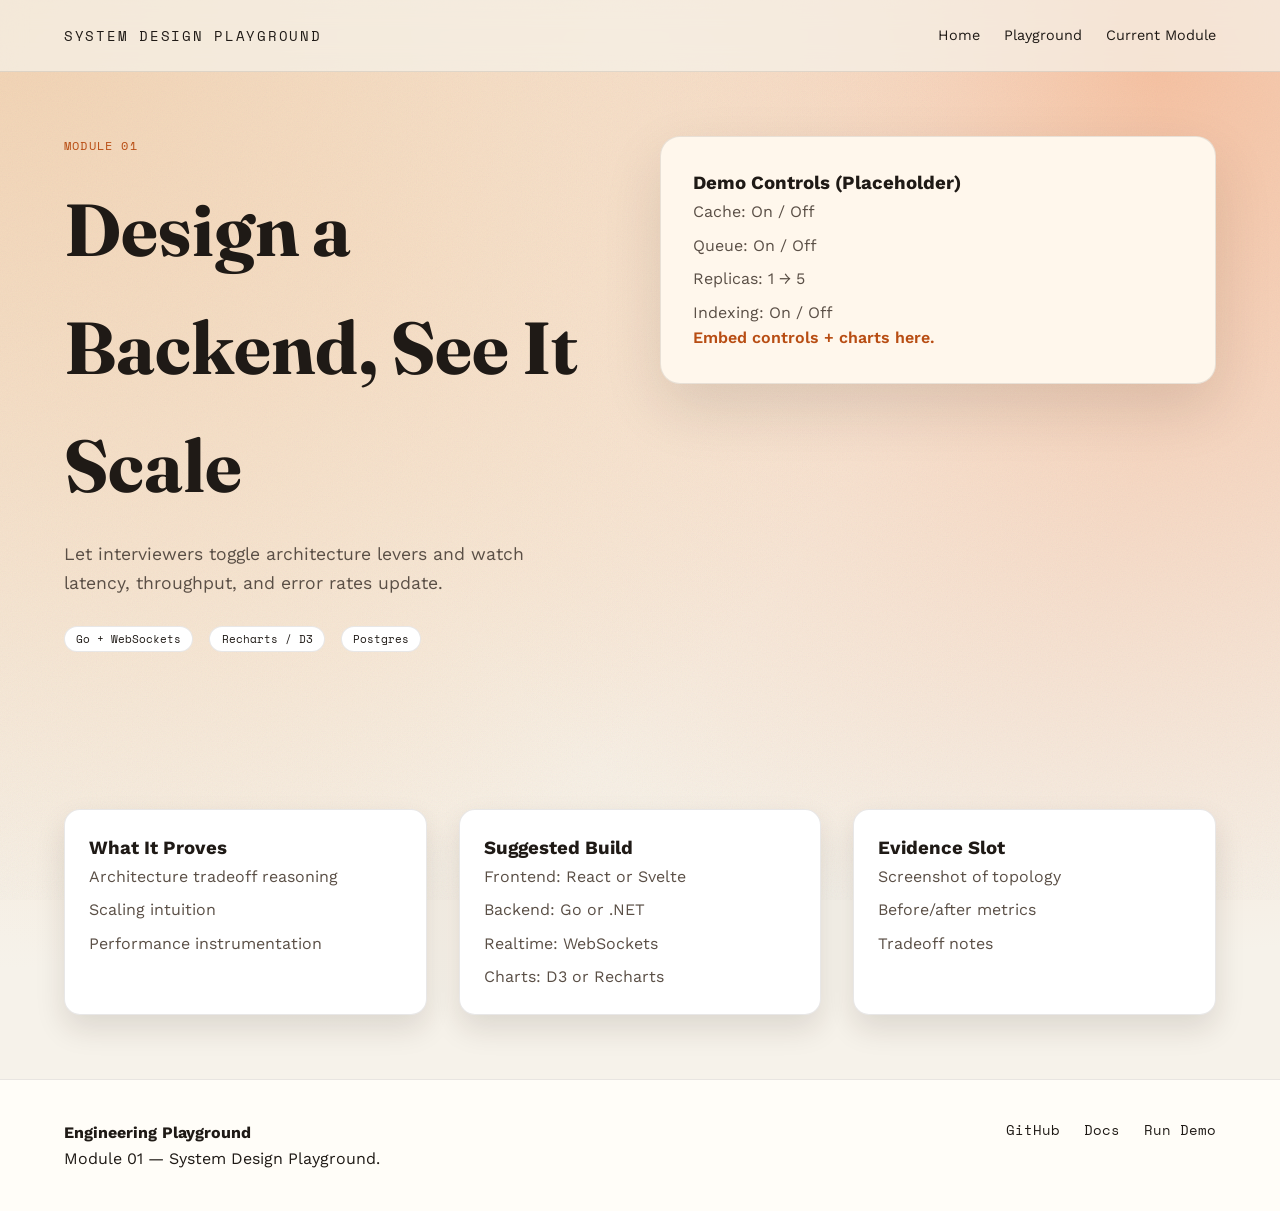
==== modules/system-design.html @ 33944985 "add first draft" ====
<!doctype html>
<html lang="en">
  <head>
    <meta charset="UTF-8" />
    <meta name="viewport" content="width=device-width, initial-scale=1" />
    <title>System Design Playground</title>
    <link rel="stylesheet" href="../styles.css" />
  </head>
  <body>
    <div class="grain"></div>
    <div class="page">
      <nav class="nav">
        <div class="nav__logo">System Design Playground</div>
        <div class="nav__links">
          <a href="../index.html">Home</a>
          <a href="../playground.html">Playground</a>
          <a href="system-design.html">Current Module</a>
        </div>
      </nav>

      <header class="hero">
        <div class="hero__content">
          <p class="eyebrow">Module 01</p>
          <h1>Design a Backend, See It Scale</h1>
          <p class="hero__tagline">
            Let interviewers toggle architecture levers and watch latency, throughput, and error rates update.
          </p>
          <div class="hero__cta">
            <span class="badge">Go + WebSockets</span>
            <span class="badge">Recharts / D3</span>
            <span class="badge">Postgres</span>
          </div>
        </div>
        <div class="hero__card">
          <div class="card">
            <h3>Demo Controls (Placeholder)</h3>
            <ul class="list">
              <li>Cache: On / Off</li>
              <li>Queue: On / Off</li>
              <li>Replicas: 1 → 5</li>
              <li>Indexing: On / Off</li>
            </ul>
            <p class="placeholder">Embed controls + charts here.</p>
          </div>
        </div>
      </header>

      <section class="section">
        <div class="module-detail">
          <div class="detail-card">
            <h3>What It Proves</h3>
            <ul class="list">
              <li>Architecture tradeoff reasoning</li>
              <li>Scaling intuition</li>
              <li>Performance instrumentation</li>
            </ul>
          </div>
          <div class="detail-card">
            <h3>Suggested Build</h3>
            <ul class="list">
              <li>Frontend: React or Svelte</li>
              <li>Backend: Go or .NET</li>
              <li>Realtime: WebSockets</li>
              <li>Charts: D3 or Recharts</li>
            </ul>
          </div>
          <div class="detail-card">
            <h3>Evidence Slot</h3>
            <ul class="list">
              <li>Screenshot of topology</li>
              <li>Before/after metrics</li>
              <li>Tradeoff notes</li>
            </ul>
          </div>
        </div>
      </section>

      <footer class="footer">
        <div>
          <h4>Engineering Playground</h4>
          <p>Module 01 — System Design Playground.</p>
        </div>
        <div class="footer__links">
          <span>GitHub</span>
          <span>Docs</span>
          <span>Run Demo</span>
        </div>
      </footer>
    </div>
  </body>
</html>
---- styles.css ----
@import url("https://fonts.googleapis.com/css2?family=Fraunces:wght@400;600;700&family=Space+Mono:wght@400;700&family=Work+Sans:wght@300;400;600;700&display=swap");

:root {
  --bg: #f6f2ea;
  --ink: #1f1a16;
  --muted: #5a4f46;
  --accent: #e56f2d;
  --accent-dark: #b84d13;
  --paper: #fff7ec;
  --shadow: rgba(38, 27, 17, 0.12);
  --glass: rgba(255, 255, 255, 0.7);
  --line: rgba(31, 26, 22, 0.1);
}

* {
  box-sizing: border-box;
  margin: 0;
  padding: 0;
}

body {
  font-family: "Work Sans", sans-serif;
  color: var(--ink);
  background: radial-gradient(circle at top left, #f2d3b3, transparent 55%),
    radial-gradient(circle at 30% 20%, #f9e8d6, transparent 60%),
    radial-gradient(circle at 90% 5%, #f6c2a2, transparent 55%),
    var(--bg);
  min-height: 100vh;
  line-height: 1.6;
}

.grain {
  position: fixed;
  inset: 0;
  background-image: url("data:image/svg+xml,%3Csvg xmlns='http://www.w3.org/2000/svg' width='160' height='160' viewBox='0 0 160 160'%3E%3Cfilter id='n'%3E%3CfeTurbulence type='fractalNoise' baseFrequency='0.8' numOctaves='3'/%3E%3C/filter%3E%3Crect width='160' height='160' filter='url(%23n)' opacity='0.07'/%3E%3C/svg%3E");
  pointer-events: none;
  mix-blend-mode: multiply;
  z-index: 0;
}

a {
  color: inherit;
  text-decoration: none;
}

.page {
  position: relative;
  z-index: 1;
}

.nav {
  display: flex;
  justify-content: space-between;
  align-items: center;
  gap: 2rem;
  padding: 1.5rem clamp(1.5rem, 5vw, 5rem);
  position: sticky;
  top: 0;
  z-index: 2;
  backdrop-filter: blur(12px);
  background: rgba(246, 242, 234, 0.7);
  border-bottom: 1px solid var(--line);
}

.nav__logo {
  font-family: "Space Mono", monospace;
  font-size: 0.9rem;
  text-transform: uppercase;
  letter-spacing: 0.12em;
}

.nav__links {
  display: flex;
  gap: 1.5rem;
  font-size: 0.9rem;
}

.hero {
  display: grid;
  grid-template-columns: repeat(auto-fit, minmax(280px, 1fr));
  gap: 2.5rem;
  padding: 4rem clamp(1.5rem, 5vw, 5rem);
}

.hero__content h1 {
  font-family: "Fraunces", serif;
  font-size: clamp(2.6rem, 6vw, 4.6rem);
  margin-bottom: 1rem;
}

.hero__tagline {
  font-size: 1.1rem;
  max-width: 30rem;
  color: var(--muted);
}

.eyebrow {
  font-family: "Space Mono", monospace;
  text-transform: uppercase;
  letter-spacing: 0.1em;
  font-size: 0.75rem;
  margin-bottom: 1rem;
  color: var(--accent-dark);
}

.hero__cta {
  display: flex;
  gap: 1rem;
  margin: 1.8rem 0;
  flex-wrap: wrap;
}

.hero__meta {
  display: flex;
  flex-direction: column;
  gap: 0.25rem;
  font-size: 0.85rem;
  color: var(--muted);
}

.card {
  background: var(--paper);
  border-radius: 20px;
  padding: 2rem;
  box-shadow: 0 24px 60px var(--shadow);
  border: 1px solid var(--line);
}

.signal-grid {
  display: grid;
  grid-template-columns: repeat(auto-fit, minmax(140px, 1fr));
  gap: 0.75rem;
  margin: 1.2rem 0;
}

.signal {
  background: #fff;
  border: 1px solid var(--line);
  padding: 0.8rem;
  border-radius: 14px;
  font-family: "Space Mono", monospace;
  font-size: 0.75rem;
}

.section {
  padding: 4rem clamp(1.5rem, 5vw, 5rem);
}

.section__heading {
  max-width: 50rem;
  margin-bottom: 2rem;
}

.section__heading h2 {
  font-family: "Fraunces", serif;
  font-size: clamp(2rem, 4vw, 3rem);
  margin-bottom: 0.5rem;
}

.grid {
  display: grid;
  gap: 1.5rem;
  grid-template-columns: repeat(auto-fit, minmax(240px, 1fr));
}

.module {
  background: #fff;
  border-radius: 18px;
  padding: 1.6rem;
  box-shadow: 0 18px 40px var(--shadow);
  border: 1px solid var(--line);
  display: flex;
  flex-direction: column;
  gap: 1rem;
}

.module header {
  display: flex;
  justify-content: space-between;
  align-items: center;
  gap: 0.5rem;
}

.tag {
  font-size: 0.7rem;
  text-transform: uppercase;
  font-family: "Space Mono", monospace;
  letter-spacing: 0.08em;
  color: var(--accent-dark);
}

.split {
  background: linear-gradient(120deg, #ffe9d5, #fef4e9);
}

.pillars {
  display: grid;
  gap: 1.5rem;
  grid-template-columns: repeat(auto-fit, minmax(220px, 1fr));
}

.pillar {
  background: var(--paper);
  border-radius: 16px;
  padding: 1.5rem;
  border: 1px solid var(--line);
}

.pillar h4 {
  font-family: "Fraunces", serif;
  margin-bottom: 0.6rem;
}

.pillar ul {
  list-style: none;
  display: grid;
  gap: 0.4rem;
  color: var(--muted);
}

.glass {
  background: var(--glass);
  backdrop-filter: blur(10px);
}

.story {
  display: grid;
  gap: 1.5rem;
  grid-template-columns: repeat(auto-fit, minmax(220px, 1fr));
}

.story h4 {
  font-family: "Space Mono", monospace;
  text-transform: uppercase;
  letter-spacing: 0.1em;
  font-size: 0.8rem;
  margin-bottom: 0.5rem;
}

.placeholder {
  color: var(--accent-dark);
  font-weight: 600;
}

.footer {
  display: flex;
  justify-content: space-between;
  flex-wrap: wrap;
  gap: 2rem;
  padding: 2.5rem clamp(1.5rem, 5vw, 5rem);
  border-top: 1px solid var(--line);
  background: #fffdf8;
}

.footer__links {
  display: flex;
  gap: 1.5rem;
  font-family: "Space Mono", monospace;
  font-size: 0.85rem;
}

.btn {
  border: none;
  padding: 0.75rem 1.4rem;
  border-radius: 999px;
  font-family: "Space Mono", monospace;
  font-size: 0.85rem;
  cursor: pointer;
  transition: transform 0.2s ease, box-shadow 0.2s ease;
}

.btn--primary {
  background: var(--accent);
  color: #fff;
  box-shadow: 0 16px 30px rgba(229, 111, 45, 0.3);
}

.btn--ghost {
  background: transparent;
  border: 1px solid var(--accent-dark);
  color: var(--accent-dark);
}

.btn:hover {
  transform: translateY(-2px);
}

.badge {
  display: inline-flex;
  align-items: center;
  gap: 0.4rem;
  padding: 0.2rem 0.7rem;
  background: #fff;
  border-radius: 999px;
  border: 1px solid var(--line);
  font-size: 0.7rem;
  font-family: "Space Mono", monospace;
}

.module-detail {
  display: grid;
  gap: 2rem;
  grid-template-columns: repeat(auto-fit, minmax(260px, 1fr));
}

.detail-card {
  background: #fff;
  border-radius: 16px;
  padding: 1.5rem;
  border: 1px solid var(--line);
  box-shadow: 0 14px 30px var(--shadow);
}

.list {
  list-style: none;
  display: grid;
  gap: 0.5rem;
  color: var(--muted);
}

@media (max-width: 720px) {
  .nav {
    flex-direction: column;
    align-items: flex-start;
  }
  .hero__cta {
    flex-direction: column;
  }
  .footer {
    flex-direction: column;
  }
}
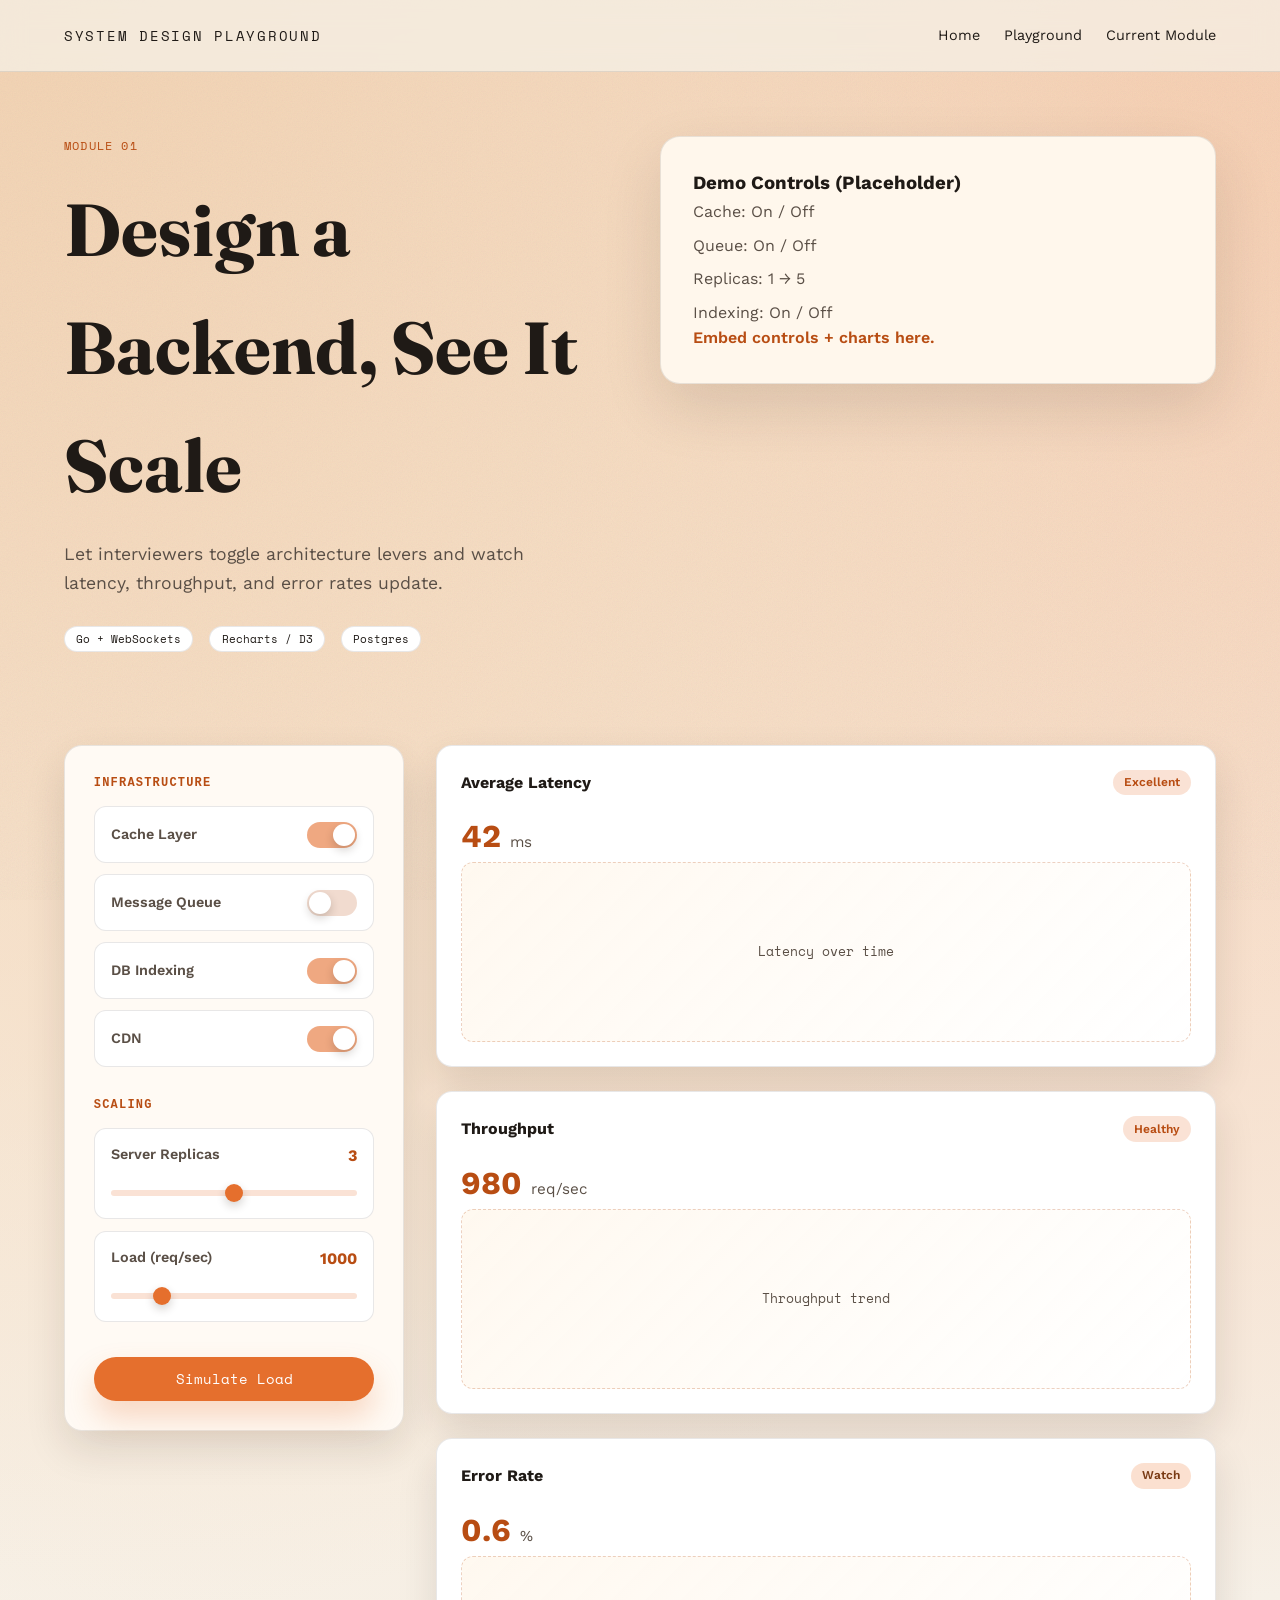
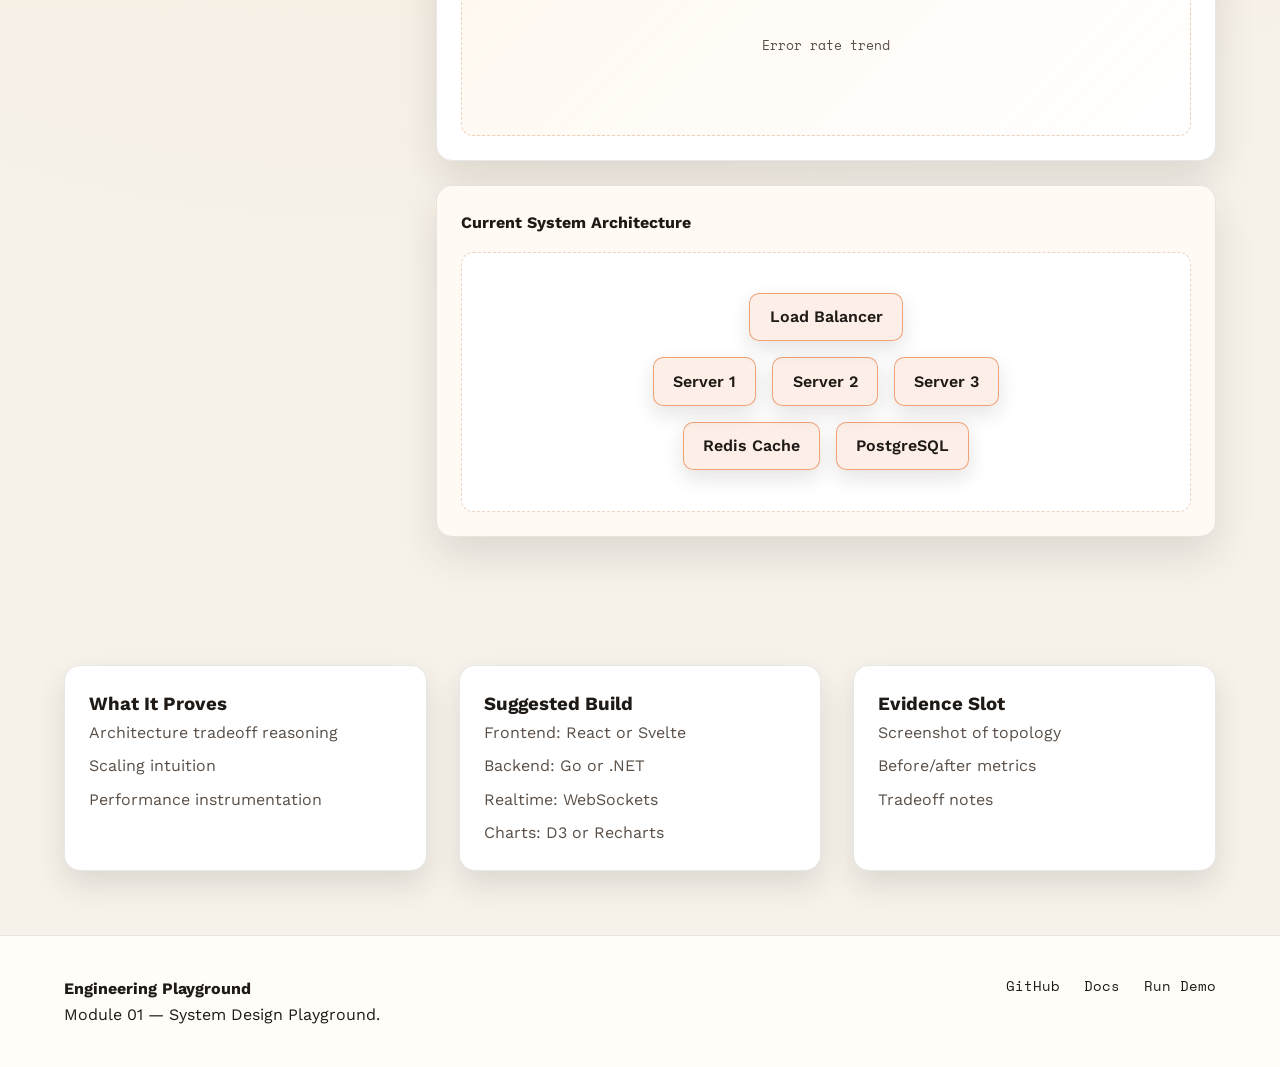
==== commit 11534209: "add controls to system-design page" ====
--- a/modules/system-design.html
+++ b/modules/system-design.html
@@ -45,6 +45,112 @@
         </div>
       </header>
 
+      <section class="section system-ui">
+        <div class="main-grid">
+          <div class="controls-panel">
+            <div class="control-section">
+              <h3>Infrastructure</h3>
+
+              <div class="toggle-control">
+                <span class="toggle-label">Cache Layer</span>
+                <div class="toggle-switch active"></div>
+              </div>
+
+              <div class="toggle-control">
+                <span class="toggle-label">Message Queue</span>
+                <div class="toggle-switch"></div>
+              </div>
+
+              <div class="toggle-control">
+                <span class="toggle-label">DB Indexing</span>
+                <div class="toggle-switch active"></div>
+              </div>
+
+              <div class="toggle-control">
+                <span class="toggle-label">CDN</span>
+                <div class="toggle-switch active"></div>
+              </div>
+            </div>
+
+            <div class="control-section">
+              <h3>Scaling</h3>
+
+              <div class="slider-control">
+                <div class="slider-header">
+                  <span class="slider-label">Server Replicas</span>
+                  <span class="slider-value">3</span>
+                </div>
+                <input type="range" min="1" max="5" value="3" />
+              </div>
+
+              <div class="slider-control">
+                <div class="slider-header">
+                  <span class="slider-label">Load (req/sec)</span>
+                  <span class="slider-value">1000</span>
+                </div>
+                <input type="range" min="100" max="5000" value="1000" step="100" />
+              </div>
+            </div>
+
+            <button class="btn btn--primary simulate-button">Simulate Load</button>
+          </div>
+
+          <div class="metrics-panel">
+            <div class="metric-card">
+              <div class="metric-header">
+                <div class="metric-title">Average Latency</div>
+                <span class="status-badge good">Excellent</span>
+              </div>
+              <div>
+                <span class="metric-value">42</span>
+                <span class="metric-unit">ms</span>
+              </div>
+              <div class="chart-placeholder">Latency over time</div>
+            </div>
+
+            <div class="metric-card">
+              <div class="metric-header">
+                <div class="metric-title">Throughput</div>
+                <span class="status-badge good">Healthy</span>
+              </div>
+              <div>
+                <span class="metric-value">980</span>
+                <span class="metric-unit">req/sec</span>
+              </div>
+              <div class="chart-placeholder">Throughput trend</div>
+            </div>
+
+            <div class="metric-card">
+              <div class="metric-header">
+                <div class="metric-title">Error Rate</div>
+                <span class="status-badge warning">Watch</span>
+              </div>
+              <div>
+                <span class="metric-value">0.6</span>
+                <span class="metric-unit">%</span>
+              </div>
+              <div class="chart-placeholder">Error rate trend</div>
+            </div>
+
+            <div class="architecture-diagram">
+              <div class="diagram-title">Current System Architecture</div>
+              <div class="diagram-content">
+                <div class="node active">Load Balancer</div>
+                <div class="diagram-row">
+                  <div class="node active">Server 1</div>
+                  <div class="node active">Server 2</div>
+                  <div class="node active">Server 3</div>
+                </div>
+                <div class="diagram-row">
+                  <div class="node active">Redis Cache</div>
+                  <div class="node active">PostgreSQL</div>
+                </div>
+              </div>
+            </div>
+          </div>
+        </div>
+      </section>
+
       <section class="section">
         <div class="module-detail">
           <div class="detail-card">
--- a/styles.css
+++ b/styles.css
@@ -318,10 +318,442 @@
   color: var(--muted);
 }
 
+.bubble-section {
+  padding-top: 0;
+}
+
+.bubble-container {
+  position: relative;
+  width: 100%;
+  max-width: 1100px;
+  height: 520px;
+  margin: 0 auto;
+}
+
+.bubble {
+  position: absolute;
+  border-radius: 50%;
+  display: flex;
+  flex-direction: column;
+  align-items: center;
+  justify-content: center;
+  cursor: pointer;
+  background: rgba(255, 255, 255, 0.7);
+  border: 1px solid rgba(184, 77, 19, 0.25);
+  box-shadow: 0 12px 30px var(--shadow);
+  backdrop-filter: blur(8px);
+  transition: transform 0.2s ease, box-shadow 0.2s ease;
+  animation: float 6s ease-in-out infinite;
+}
+
+.bubble:hover {
+  transform: scale(1.08);
+  box-shadow: 0 18px 40px var(--shadow);
+}
+
+.bubble.clicked {
+  animation: explode 0.6s ease-out forwards;
+}
+
+.bubble-icon {
+  font-family: "Space Mono", monospace;
+  font-size: 1.2rem;
+  margin-bottom: 0.35rem;
+}
+
+.bubble-name {
+  font-size: 0.95rem;
+  font-weight: 600;
+  text-align: center;
+}
+
+.bubble-level {
+  font-size: 0.75rem;
+  color: var(--muted);
+}
+
+@keyframes float {
+  0%, 100% { transform: translateY(0px); }
+  50% { transform: translateY(-12px); }
+}
+
+@keyframes explode {
+  0% { transform: scale(1); opacity: 1; }
+  60% { transform: scale(1.2); opacity: 0.85; }
+  100% { transform: scale(6); opacity: 0; }
+}
+
+.overlay {
+  position: fixed;
+  inset: 0;
+  background: rgba(28, 20, 12, 0.4);
+  opacity: 0;
+  pointer-events: none;
+  transition: opacity 0.2s ease;
+  backdrop-filter: blur(4px);
+  z-index: 5;
+}
+
+.overlay.show {
+  opacity: 1;
+  pointer-events: auto;
+}
+
+.info-card {
+  position: fixed;
+  top: 50%;
+  left: 50%;
+  transform: translate(-50%, -50%) scale(0.95);
+  width: min(92vw, 560px);
+  background: #fffaf4;
+  border: 1px solid rgba(184, 77, 19, 0.3);
+  border-radius: 20px;
+  padding: 2rem;
+  box-shadow: 0 30px 70px rgba(38, 27, 17, 0.25);
+  opacity: 0;
+  pointer-events: none;
+  transition: opacity 0.2s ease, transform 0.2s ease;
+  z-index: 6;
+}
+
+.info-card.show {
+  opacity: 1;
+  transform: translate(-50%, -50%) scale(1);
+  pointer-events: auto;
+}
+
+.info-card-header {
+  display: flex;
+  align-items: center;
+  gap: 1rem;
+  margin-bottom: 1.2rem;
+}
+
+.info-card-icon {
+  font-family: "Space Mono", monospace;
+  font-size: 2.2rem;
+  color: var(--accent-dark);
+}
+
+.info-card-name {
+  font-family: "Fraunces", serif;
+  font-size: 1.8rem;
+}
+
+.info-card-category {
+  color: var(--muted);
+  font-size: 0.9rem;
+}
+
+.close-btn {
+  margin-left: auto;
+  background: transparent;
+  border: 1px solid var(--accent-dark);
+  color: var(--accent-dark);
+  width: 36px;
+  height: 36px;
+  border-radius: 999px;
+  cursor: pointer;
+  font-size: 1.2rem;
+}
+
+.info-section {
+  margin-bottom: 1.2rem;
+}
+
+.info-label {
+  color: var(--muted);
+  font-size: 0.75rem;
+  text-transform: uppercase;
+  letter-spacing: 0.1em;
+  margin-bottom: 0.5rem;
+}
+
+.info-content {
+  color: var(--ink);
+}
+
+.skill-bar {
+  background: rgba(184, 77, 19, 0.12);
+  height: 8px;
+  border-radius: 4px;
+  overflow: hidden;
+  margin-top: 0.4rem;
+}
+
+.skill-fill {
+  height: 100%;
+  background: linear-gradient(90deg, #e56f2d, #f6b18b);
+  border-radius: 4px;
+  width: 0%;
+  transition: width 0.6s ease;
+}
+
+.project-list {
+  list-style: none;
+  display: grid;
+  gap: 0.4rem;
+  color: var(--muted);
+}
+
+.project-list li::before {
+  content: \"→ \";
+  color: var(--accent);
+  font-weight: 700;
+}
+
+.system-ui {
+  padding-top: 0;
+}
+
+.main-grid {
+  display: grid;
+  grid-template-columns: minmax(260px, 340px) 1fr;
+  gap: 2rem;
+}
+
+.controls-panel {
+  background: #fffaf4;
+  padding: 1.8rem;
+  border-radius: 18px;
+  border: 1px solid var(--line);
+  box-shadow: 0 18px 40px var(--shadow);
+  height: fit-content;
+}
+
+.control-section {
+  margin-bottom: 1.8rem;
+}
+
+.control-section h3 {
+  font-family: "Space Mono", monospace;
+  font-size: 0.75rem;
+  text-transform: uppercase;
+  letter-spacing: 0.1em;
+  color: var(--accent-dark);
+  margin-bottom: 0.8rem;
+}
+
+.toggle-control {
+  display: flex;
+  justify-content: space-between;
+  align-items: center;
+  padding: 0.9rem 1rem;
+  background: #fff;
+  border-radius: 12px;
+  border: 1px solid var(--line);
+  margin-bottom: 0.7rem;
+}
+
+.toggle-label {
+  color: var(--muted);
+  font-weight: 600;
+  font-size: 0.9rem;
+}
+
+.toggle-switch {
+  width: 50px;
+  height: 26px;
+  background: rgba(184, 77, 19, 0.2);
+  border-radius: 13px;
+  position: relative;
+}
+
+.toggle-switch.active {
+  background: rgba(229, 111, 45, 0.6);
+}
+
+.toggle-switch::after {
+  content: "";
+  position: absolute;
+  width: 22px;
+  height: 22px;
+  background: #fff;
+  border-radius: 50%;
+  top: 2px;
+  left: 2px;
+  transition: transform 0.3s;
+  box-shadow: 0 4px 10px rgba(38, 27, 17, 0.2);
+}
+
+.toggle-switch.active::after {
+  transform: translateX(24px);
+}
+
+.slider-control {
+  padding: 0.9rem 1rem;
+  background: #fff;
+  border-radius: 12px;
+  border: 1px solid var(--line);
+  margin-bottom: 0.7rem;
+}
+
+.slider-header {
+  display: flex;
+  justify-content: space-between;
+  margin-bottom: 0.6rem;
+}
+
+.slider-label {
+  color: var(--muted);
+  font-weight: 600;
+  font-size: 0.9rem;
+}
+
+.slider-value {
+  color: var(--accent-dark);
+  font-weight: 700;
+}
+
+input[type="range"] {
+  width: 100%;
+  height: 6px;
+  border-radius: 999px;
+  background: rgba(229, 111, 45, 0.2);
+  outline: none;
+  -webkit-appearance: none;
+}
+
+input[type="range"]::-webkit-slider-thumb {
+  -webkit-appearance: none;
+  appearance: none;
+  width: 18px;
+  height: 18px;
+  border-radius: 50%;
+  background: var(--accent);
+  cursor: pointer;
+  box-shadow: 0 4px 10px rgba(38, 27, 17, 0.2);
+}
+
+.simulate-button {
+  width: 100%;
+  margin-top: 0.4rem;
+  box-shadow: 0 16px 30px rgba(229, 111, 45, 0.25);
+}
+
+.metrics-panel {
+  display: grid;
+  gap: 1.5rem;
+}
+
+.metric-card {
+  background: #fff;
+  padding: 1.5rem;
+  border-radius: 16px;
+  border: 1px solid var(--line);
+  box-shadow: 0 18px 40px var(--shadow);
+}
+
+.metric-header {
+  display: flex;
+  justify-content: space-between;
+  align-items: center;
+  margin-bottom: 1rem;
+}
+
+.metric-title {
+  font-size: 1rem;
+  font-weight: 700;
+}
+
+.metric-value {
+  font-size: 2rem;
+  font-weight: 700;
+  color: var(--accent-dark);
+}
+
+.metric-unit {
+  font-size: 0.95rem;
+  color: var(--muted);
+  margin-left: 0.25rem;
+}
+
+.chart-placeholder {
+  height: 180px;
+  background: linear-gradient(135deg, rgba(255, 247, 236, 0.8), rgba(255, 255, 255, 0.9));
+  border-radius: 12px;
+  display: flex;
+  align-items: center;
+  justify-content: center;
+  color: var(--muted);
+  border: 1px dashed rgba(184, 77, 19, 0.25);
+  font-family: "Space Mono", monospace;
+  font-size: 0.8rem;
+}
+
+.architecture-diagram {
+  background: #fffaf4;
+  padding: 1.5rem;
+  border-radius: 16px;
+  border: 1px solid var(--line);
+  box-shadow: 0 18px 40px var(--shadow);
+}
+
+.diagram-title {
+  font-weight: 700;
+  margin-bottom: 1rem;
+}
+
+.diagram-content {
+  height: 260px;
+  background: #fff;
+  border-radius: 12px;
+  border: 1px dashed rgba(184, 77, 19, 0.25);
+  display: flex;
+  flex-direction: column;
+  align-items: center;
+  justify-content: center;
+  gap: 1rem;
+  padding: 1.5rem;
+}
+
+.diagram-row {
+  display: flex;
+  gap: 1rem;
+  flex-wrap: wrap;
+  justify-content: center;
+}
+
+.node {
+  background: #fffaf4;
+  padding: 0.65rem 1.2rem;
+  border-radius: 10px;
+  box-shadow: 0 8px 20px var(--shadow);
+  font-weight: 600;
+  color: var(--ink);
+  border: 1px solid rgba(184, 77, 19, 0.2);
+}
+
+.node.active {
+  border-color: rgba(229, 111, 45, 0.6);
+  background: rgba(246, 177, 139, 0.2);
+}
+
+.status-badge {
+  display: inline-block;
+  padding: 0.2rem 0.7rem;
+  border-radius: 999px;
+  font-size: 0.75rem;
+  font-weight: 600;
+}
+
+.status-badge.good {
+  background: rgba(229, 111, 45, 0.2);
+  color: var(--accent-dark);
+}
+
+.status-badge.warning {
+  background: rgba(246, 177, 139, 0.4);
+  color: #7a3b15;
+}
+
 @media (max-width: 720px) {
   .nav {
     flex-direction: column;
     align-items: flex-start;
+  }
+  .main-grid {
+    grid-template-columns: 1fr;
   }
   .hero__cta {
     flex-direction: column;
